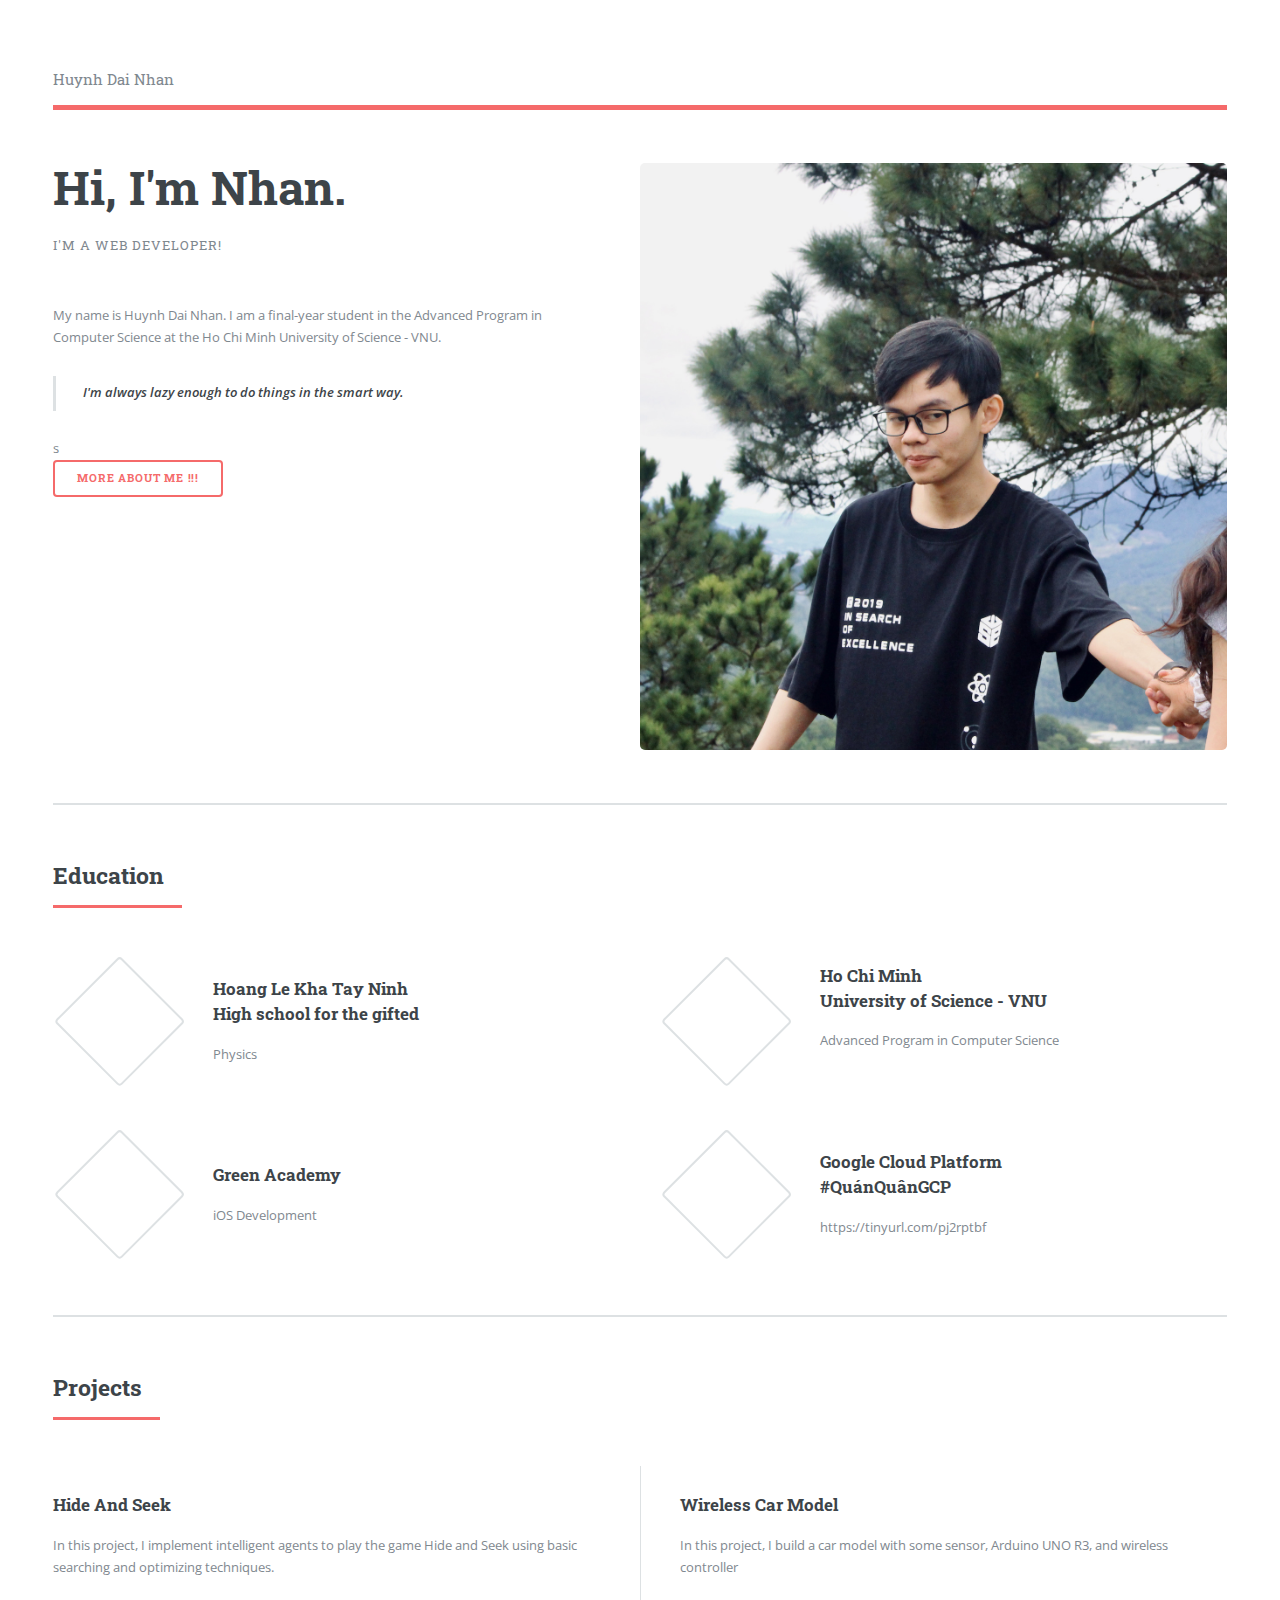
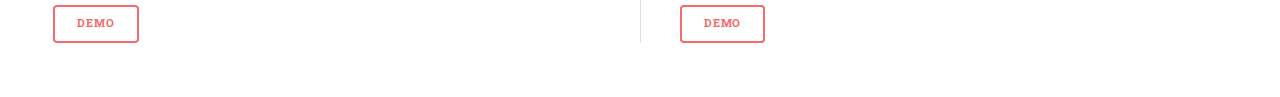
==== index.html @ fb6bbc60 "update avatar" ====
<!DOCTYPE HTML>
<html>

<head>
	<title>Huynh Dai Nhan</title>
	<meta charset="utf-8" />
	<meta name="viewport" content="width=device-width, initial-scale=1, user-scalable=no" />
	<link rel="stylesheet" href="assets/css/main.css" />
	<link rel="icon" href="images/avatar.jpeg">
</head>

<body class="is-preload">

	<!-- Wrapper -->
	<div id="wrapper">

		<!-- Main -->
		<div id="main">
			<div class="inner">

				<!-- Header -->
				<header id="header">
					<a href="#" class="logo">Huynh Dai Nhan</a>
					<ul class="icons">
						<li><a href="https://www.facebook.com/nhan.huynhdai" class="icon brands fa-facebook-f"><span
									class="label">Facebook</span></a></li>
						<li><a href="https://github.com/huynhdainhan" class="icon brands fa-github"><span
									class="label">GitHub</span></a></li>
						<li><a href="https://www.instagram.com/nhan.huynhdai/" class="icon brands fa-instagram"><span
									class="label">Instagram</span></a></li>
						<li><a href="" class="icon brands fa-skype"><span class="label">Skype</span></a></li>
						<li><a href="https://www.linkedin.com/in/nhan-huynhdai/" class="icon brands fa-linkedin"><span
									class="label">Linkedin</span></a></li>
						<li><a href="mailto: huynhdainhan242@gmail.com" class="icon solid fa-envelope"><span
									class="label">Linkedin</span></a></li>

					</ul>
				</header>

				<!-- Banner -->
				<section id="banner">
					<div class="content">
						<header>
							<h1>Hi, I'm Nhan.</h1>
							<p>I'm a Web Developer!</p>
						</header>

						<p>
							<br />My name is Huynh Dai Nhan. I am a final-year student in the Advanced Program in
							Computer Science at
							the Ho Chi Minh University of Science - VNU.
						</p>
						<blockquote><strong>I'm always lazy enough to do things in the smart way.</strong></blockquote>s
						<ul class="actions">
							<li><a href="#education" class="button big">More about me !!!</a></li>
						</ul>
					</div>
					<span class="image object">
						<img src="images/avatar2.jpeg" alt="" />
					</span>
				</section>

				<!-- Section -->
				<section>
					<header id="education" class="major">
						<h2>Education</h2>
					</header>
					<div class="features">
						<article>
							<span class="icon solid fa-graduation-cap"></span>
							<div class="content">
								<h3>Hoang Le Kha Tay Ninh<br />High school for the gifted</h3>
								<p>Physics</p>
							</div>
						</article>
						<article>
							<span class="icon solid fa-graduation-cap"></span>
							<div class="content">
								<h3>Ho Chi Minh<br />University of Science - VNU</h3>
								<p>Advanced Program in Computer Science</p>
								<p></p>
							</div>
						</article>
						<article>
							<span class="icon solid fa-graduation-cap"></span>
							<div class="content">
								<h3>Green Academy</h3>
								<p>iOS Development</p>
							</div>
						</article>
						<article>
							<span class="icon solid fa-graduation-cap"></span>
							<div class="content">
								<h3>Google Cloud Platform<br />#QuánQuânGCP</h3>
								<p>https://tinyurl.com/pj2rptbf</p>
							</div>
						</article>
					</div>
				</section>

				<!-- Section -->
				<section>
					<header class="major">
						<h2>Projects</h2>
					</header>
					<div class="posts">
						<article>
							<a href="https://github.com/huynhdainhan/hide-and-seek-ai-project" class="image"><img
									src="images/hideAndSeek.png" alt="" /></a>
							<h3>Hide And Seek</h3>
							<p>In this project, I implement intelligent agents to play the game Hide and Seek using
								basic searching and optimizing techniques.</p>
							<ul class="actions">
								<li><a href="https://youtu.be/wa98_qdeFro" class="button">Demo</a></li>
							</ul>
						</article>
						<article>
							<a href="https://github.com/huynhdainhan/wireless-car" class="image"><img
									src="images/carDemo.jpg" alt="" /></a>
							<h3>Wireless Car Model</h3>
							<p>In this project, I build a car model with some sensor, Arduino UNO R3, and wireless
								controller</p>
							<ul class="actions">
								<li><a href="" class="button">Demo</a></li>
							</ul>
						</article>
					</div>
				</section>

			</div>
		</div>

		<!-- Sidebar -->
		<div id="sidebar">
			<div class="inner">
				<!-- Menu -->
				<nav id="menu">
					<header class="major">
						<h2>Menu</h2>
					</header>
					<ul>
						<li><a>Homepage</a></li>
						<li><a href="elements.html">Elements</a></li>
						<li><a href="portfolio.html">Portfolio</a></li>
						<li><a href="cv.html">CV</a></li>
						<li><a href="resume.html">Resume</a></li>
						<li><a href="about.html">About</a></li>
						<li>
							<span class="opener">Blog</span>
							<ul>
								<li><a href="#">Front-end</a></li>
								<li><a href="#">Back-end</a></li>
							</ul>
						</li>
					</ul>
				</nav>

				<!-- Section -->
				<section>
					<header class="major">
						<h2>Get in touch</h2>
					</header>
					<ul class="contact">
						<li class="icon solid fa-envelope"><a
								href="mailto: someone@example.com">huynhdainhan242@gmail.com</a></li>
						<li class="icon brands fa-linkedin"><a href="https://linkedin.com/in/nhan-huynhdai">Huỳnh Đại
								Nhân</a></li>
						<li class="icon brands fa-facebook-f"><a href="https://www.facebook.com/nhan.huynhdai">Huỳnh Đại
								Nhân </a>
						</li>
						<li class="icon brands fa-skype">skype</li>
						<li class="icon solid fa-phone">(+84) 933-031-349</li>
						<li class="icon solid fa-home">Ho Chi Minh city, Viet Nam</li>
					</ul>
				</section>

				<!-- Footer -->
				<footer id="footer">
					<p class="copyright">&copy; No copyright<br />Reference from html5up.net</p>
				</footer>

			</div>
		</div>

	</div>

	<!-- Scripts -->
	<script src="assets/js/jquery.min.js"></script>
	<script src="assets/js/browser.min.js"></script>
	<script src="assets/js/breakpoints.min.js"></script>
	<script src="assets/js/util.js"></script>
	<script src="assets/js/main.js"></script>
	<script>
		document.querySelectorAll('a[href^="#"]').forEach(anchor => {
			anchor.addEventListener('click', function (e) {
				e.preventDefault();

				document.querySelector(this.getAttribute('href')).scrollIntoView({
					behavior: 'smooth'
				});
			});
		});
	</script>

</body>

</html>
---- assets/css/main.css ----
@import url(fontawesome-all.min.css);
@import url("https://fonts.googleapis.com/css?family=Open+Sans:400,600,400italic,600italic|Roboto+Slab:400,700");

html, body, div, span, applet, object,
iframe, h1, h2, h3, h4, h5, h6, p, blockquote,
pre, a, abbr, acronym, address, big, cite,
code, del, dfn, em, img, ins, kbd, q, s, samp,
small, strike, strong, sub, sup, tt, var, b,
u, i, center, dl, dt, dd, ol, ul, li, fieldset,
form, label, legend, table, caption, tbody,
tfoot, thead, tr, th, td, article, aside,
canvas, details, embed, figure, figcaption,
footer, header, hgroup, menu, nav, output, ruby,
section, summary, time, mark, audio, video {
  margin: 0;
  padding: 0;
  border: 0;
  font-size: 100%;
  font: inherit;
  vertical-align: baseline; }

article, aside, details, figcaption, figure,
footer, header, hgroup, menu, nav, section {
  display: block; }

body {
  line-height: 1; }

ol, ul {
  list-style: none; }

blockquote, q {
  quotes: none; }
  blockquote:before, blockquote:after, q:before, q:after {
    content: '';
    content: none; }

table {
  border-collapse: collapse;
  border-spacing: 0; }

body {
  -webkit-text-size-adjust: none; }

mark {
  background-color: transparent;
  color: inherit; }

input::-moz-focus-inner {
  border: 0;
  padding: 0; }

input, select, textarea {
  -moz-appearance: none;
  -webkit-appearance: none;
  -ms-appearance: none;
  appearance: none; }

/* Basic */
@-ms-viewport {
  width: device-width; }

body {
  -ms-overflow-style: scrollbar; }

@media screen and (max-width: 480px) {
  html, body {
    min-width: 320px; } }

html {
  box-sizing: border-box; }

*, *:before, *:after {
  box-sizing: inherit; }

body {
  background: #ffffff; }
  body.is-preload *, body.is-preload *:before, body.is-preload *:after, body.is-resizing *, body.is-resizing *:before, body.is-resizing *:after {
    -moz-animation: none !important;
    -webkit-animation: none !important;
    -ms-animation: none !important;
    animation: none !important;
    -moz-transition: none !important;
    -webkit-transition: none !important;
    -ms-transition: none !important;
    transition: none !important; }

/* Type */
body, input, select, textarea {
  color: #7f888f;
  font-family: "Open Sans", sans-serif;
  font-size: 13pt;
  font-weight: 400;
  line-height: 1.65; }
  @media screen and (max-width: 1680px) {
    body, input, select, textarea {
      font-size: 11pt; } }
  @media screen and (max-width: 1280px) {
    body, input, select, textarea {
      font-size: 10pt; } }
  @media screen and (max-width: 360px) {
    body, input, select, textarea {
      font-size: 9pt; } }

a {
  -moz-transition: color 0.2s ease-in-out, border-bottom-color 0.2s ease-in-out;
  -webkit-transition: color 0.2s ease-in-out, border-bottom-color 0.2s ease-in-out;
  -ms-transition: color 0.2s ease-in-out, border-bottom-color 0.2s ease-in-out;
  transition: color 0.2s ease-in-out, border-bottom-color 0.2s ease-in-out;
  border-bottom: dotted 1px;
  color: #f56a6a;
  text-decoration: none; }
  a:hover {
    border-bottom-color: #f56a6a;
    color: #f56a6a !important; }
    a:hover strong {
      color: inherit; }

strong, b {
  color: #3d4449;
  font-weight: 600; }

em, i {
  font-style: italic; }

p {
  margin: 0 0 2em 0; }

h1, h2, h3, h4, h5, h6 {
  color: #3d4449;
  font-family: "Roboto Slab", serif;
  font-weight: 700;
  line-height: 1.5;
  margin: 0 0 1em 0; }
  h1 a, h2 a, h3 a, h4 a, h5 a, h6 a {
    color: inherit;
    text-decoration: none;
    border-bottom: 0; }

h1 {
  font-size: 4em;
  margin: 0 0 0.5em 0;
  line-height: 1.3; }

h2 {
  font-size: 1.75em; }

h3 {
  font-size: 1.25em; }

h4 {
  font-size: 1.1em; }

h5 {
  font-size: 0.9em; }

h6 {
  font-size: 0.7em; }

@media screen and (max-width: 1680px) {
  h1 {
    font-size: 3.5em; } }

@media screen and (max-width: 980px) {
  h1 {
    font-size: 3.25em; } }

@media screen and (max-width: 736px) {
  h1 {
    font-size: 2em;
    line-height: 1.4; }
  h2 {
    font-size: 1.5em; } }

sub {
  font-size: 0.8em;
  position: relative;
  top: 0.5em; }

sup {
  font-size: 0.8em;
  position: relative;
  top: -0.5em; }

blockquote {
  border-left: solid 3px rgba(210, 215, 217, 0.75);
  font-style: italic;
  margin: 0 0 2em 0;
  padding: 0.5em 0 0.5em 2em; }

code {
  background: rgba(230, 235, 237, 0.25);
  border-radius: 0.375em;
  border: solid 1px rgba(210, 215, 217, 0.75);
  font-family: "Courier New", monospace;
  font-size: 0.9em;
  margin: 0 0.25em;
  padding: 0.25em 0.65em; }

pre {
  -webkit-overflow-scrolling: touch;
  font-family: "Courier New", monospace;
  font-size: 0.9em;
  margin: 0 0 2em 0; }
  pre code {
    display: block;
    line-height: 1.75;
    padding: 1em 1.5em;
    overflow-x: auto; }

hr {
  border: 0;
  border-bottom: solid 1px rgba(210, 215, 217, 0.75);
  margin: 2em 0; }
  hr.major {
    margin: 3em 0; }

.align-left {
  text-align: left; }

.align-center {
  text-align: center; }

.align-right {
  text-align: right; }

/* Row */
.row {
  display: flex;
  flex-wrap: wrap;
  box-sizing: border-box;
  align-items: stretch; }
  .row > * {
    box-sizing: border-box; }
  .row.gtr-uniform > * > :last-child {
    margin-bottom: 0; }
  .row.aln-left {
    justify-content: flex-start; }
  .row.aln-center {
    justify-content: center; }
  .row.aln-right {
    justify-content: flex-end; }
  .row.aln-top {
    align-items: flex-start; }
  .row.aln-middle {
    align-items: center; }
  .row.aln-bottom {
    align-items: flex-end; }
  .row > .imp {
    order: -1; }
  .row > .col-1 {
    width: 8.33333%; }
  .row > .off-1 {
    margin-left: 8.33333%; }
  .row > .col-2 {
    width: 16.66667%; }
  .row > .off-2 {
    margin-left: 16.66667%; }
  .row > .col-3 {
    width: 25%; }
  .row > .off-3 {
    margin-left: 25%; }
  .row > .col-4 {
    width: 33.33333%; }
  .row > .off-4 {
    margin-left: 33.33333%; }
  .row > .col-5 {
    width: 41.66667%; }
  .row > .off-5 {
    margin-left: 41.66667%; }
  .row > .col-6 {
    width: 50%; }
  .row > .off-6 {
    margin-left: 50%; }
  .row > .col-7 {
    width: 58.33333%; }
  .row > .off-7 {
    margin-left: 58.33333%; }
  .row > .col-8 {
    width: 66.66667%; }
  .row > .off-8 {
    margin-left: 66.66667%; }
  .row > .col-9 {
    width: 75%; }
  .row > .off-9 {
    margin-left: 75%; }
  .row > .col-10 {
    width: 83.33333%; }
  .row > .off-10 {
    margin-left: 83.33333%; }
  .row > .col-11 {
    width: 91.66667%; }
  .row > .off-11 {
    margin-left: 91.66667%; }
  .row > .col-12 {
    width: 100%; }
  .row > .off-12 {
    margin-left: 100%; }
  .row.gtr-0 {
    margin-top: 0;
    margin-left: 0em; }
    .row.gtr-0 > * {
      padding: 0 0 0 0em; }
    .row.gtr-0.gtr-uniform {
      margin-top: 0em; }
      .row.gtr-0.gtr-uniform > * {
        padding-top: 0em; }
  .row.gtr-25 {
    margin-top: 0;
    margin-left: -0.375em; }
    .row.gtr-25 > * {
      padding: 0 0 0 0.375em; }
    .row.gtr-25.gtr-uniform {
      margin-top: -0.375em; }
      .row.gtr-25.gtr-uniform > * {
        padding-top: 0.375em; }
  .row.gtr-50 {
    margin-top: 0;
    margin-left: -0.75em; }
    .row.gtr-50 > * {
      padding: 0 0 0 0.75em; }
    .row.gtr-50.gtr-uniform {
      margin-top: -0.75em; }
      .row.gtr-50.gtr-uniform > * {
        padding-top: 0.75em; }
  .row {
    margin-top: 0;
    margin-left: -1.5em; }
    .row > * {
      padding: 0 0 0 1.5em; }
    .row.gtr-uniform {
      margin-top: -1.5em; }
      .row.gtr-uniform > * {
        padding-top: 1.5em; }
  .row.gtr-150 {
    margin-top: 0;
    margin-left: -2.25em; }
    .row.gtr-150 > * {
      padding: 0 0 0 2.25em; }
    .row.gtr-150.gtr-uniform {
      margin-top: -2.25em; }
      .row.gtr-150.gtr-uniform > * {
        padding-top: 2.25em; }
  .row.gtr-200 {
    margin-top: 0;
    margin-left: -3em; }
    .row.gtr-200 > * {
      padding: 0 0 0 3em; }
    .row.gtr-200.gtr-uniform {
      margin-top: -3em; }
      .row.gtr-200.gtr-uniform > * {
        padding-top: 3em; }
  @media screen and (max-width: 1680px) {
    .row {
      display: flex;
      flex-wrap: wrap;
      box-sizing: border-box;
      align-items: stretch; }
      .row > * {
        box-sizing: border-box; }
      .row.gtr-uniform > * > :last-child {
        margin-bottom: 0; }
      .row.aln-left {
        justify-content: flex-start; }
      .row.aln-center {
        justify-content: center; }
      .row.aln-right {
        justify-content: flex-end; }
      .row.aln-top {
        align-items: flex-start; }
      .row.aln-middle {
        align-items: center; }
      .row.aln-bottom {
        align-items: flex-end; }
      .row > .imp-xlarge {
        order: -1; }
      .row > .col-1-xlarge {
        width: 8.33333%; }
      .row > .off-1-xlarge {
        margin-left: 8.33333%; }
      .row > .col-2-xlarge {
        width: 16.66667%; }
      .row > .off-2-xlarge {
        margin-left: 16.66667%; }
      .row > .col-3-xlarge {
        width: 25%; }
      .row > .off-3-xlarge {
        margin-left: 25%; }
      .row > .col-4-xlarge {
        width: 33.33333%; }
      .row > .off-4-xlarge {
        margin-left: 33.33333%; }
      .row > .col-5-xlarge {
        width: 41.66667%; }
      .row > .off-5-xlarge {
        margin-left: 41.66667%; }
      .row > .col-6-xlarge {
        width: 50%; }
      .row > .off-6-xlarge {
        margin-left: 50%; }
      .row > .col-7-xlarge {
        width: 58.33333%; }
      .row > .off-7-xlarge {
        margin-left: 58.33333%; }
      .row > .col-8-xlarge {
        width: 66.66667%; }
      .row > .off-8-xlarge {
        margin-left: 66.66667%; }
      .row > .col-9-xlarge {
        width: 75%; }
      .row > .off-9-xlarge {
        margin-left: 75%; }
      .row > .col-10-xlarge {
        width: 83.33333%; }
      .row > .off-10-xlarge {
        margin-left: 83.33333%; }
      .row > .col-11-xlarge {
        width: 91.66667%; }
      .row > .off-11-xlarge {
        margin-left: 91.66667%; }
      .row > .col-12-xlarge {
        width: 100%; }
      .row > .off-12-xlarge {
        margin-left: 100%; }
      .row.gtr-0 {
        margin-top: 0;
        margin-left: 0em; }
        .row.gtr-0 > * {
          padding: 0 0 0 0em; }
        .row.gtr-0.gtr-uniform {
          margin-top: 0em; }
          .row.gtr-0.gtr-uniform > * {
            padding-top: 0em; }
      .row.gtr-25 {
        margin-top: 0;
        margin-left: -0.375em; }
        .row.gtr-25 > * {
          padding: 0 0 0 0.375em; }
        .row.gtr-25.gtr-uniform {
          margin-top: -0.375em; }
          .row.gtr-25.gtr-uniform > * {
            padding-top: 0.375em; }
      .row.gtr-50 {
        margin-top: 0;
        margin-left: -0.75em; }
        .row.gtr-50 > * {
          padding: 0 0 0 0.75em; }
        .row.gtr-50.gtr-uniform {
          margin-top: -0.75em; }
          .row.gtr-50.gtr-uniform > * {
            padding-top: 0.75em; }
      .row {
        margin-top: 0;
        margin-left: -1.5em; }
        .row > * {
          padding: 0 0 0 1.5em; }
        .row.gtr-uniform {
          margin-top: -1.5em; }
          .row.gtr-uniform > * {
            padding-top: 1.5em; }
      .row.gtr-150 {
        margin-top: 0;
        margin-left: -2.25em; }
        .row.gtr-150 > * {
          padding: 0 0 0 2.25em; }
        .row.gtr-150.gtr-uniform {
          margin-top: -2.25em; }
          .row.gtr-150.gtr-uniform > * {
            padding-top: 2.25em; }
      .row.gtr-200 {
        margin-top: 0;
        margin-left: -3em; }
        .row.gtr-200 > * {
          padding: 0 0 0 3em; }
        .row.gtr-200.gtr-uniform {
          margin-top: -3em; }
          .row.gtr-200.gtr-uniform > * {
            padding-top: 3em; } }
  @media screen and (max-width: 1280px) {
    .row {
      display: flex;
      flex-wrap: wrap;
      box-sizing: border-box;
      align-items: stretch; }
      .row > * {
        box-sizing: border-box; }
      .row.gtr-uniform > * > :last-child {
        margin-bottom: 0; }
      .row.aln-left {
        justify-content: flex-start; }
      .row.aln-center {
        justify-content: center; }
      .row.aln-right {
        justify-content: flex-end; }
      .row.aln-top {
        align-items: flex-start; }
      .row.aln-middle {
        align-items: center; }
      .row.aln-bottom {
        align-items: flex-end; }
      .row > .imp-large {
        order: -1; }
      .row > .col-1-large {
        width: 8.33333%; }
      .row > .off-1-large {
        margin-left: 8.33333%; }
      .row > .col-2-large {
        width: 16.66667%; }
      .row > .off-2-large {
        margin-left: 16.66667%; }
      .row > .col-3-large {
        width: 25%; }
      .row > .off-3-large {
        margin-left: 25%; }
      .row > .col-4-large {
        width: 33.33333%; }
      .row > .off-4-large {
        margin-left: 33.33333%; }
      .row > .col-5-large {
        width: 41.66667%; }
      .row > .off-5-large {
        margin-left: 41.66667%; }
      .row > .col-6-large {
        width: 50%; }
      .row > .off-6-large {
        margin-left: 50%; }
      .row > .col-7-large {
        width: 58.33333%; }
      .row > .off-7-large {
        margin-left: 58.33333%; }
      .row > .col-8-large {
        width: 66.66667%; }
      .row > .off-8-large {
        margin-left: 66.66667%; }
      .row > .col-9-large {
        width: 75%; }
      .row > .off-9-large {
        margin-left: 75%; }
      .row > .col-10-large {
        width: 83.33333%; }
      .row > .off-10-large {
        margin-left: 83.33333%; }
      .row > .col-11-large {
        width: 91.66667%; }
      .row > .off-11-large {
        margin-left: 91.66667%; }
      .row > .col-12-large {
        width: 100%; }
      .row > .off-12-large {
        margin-left: 100%; }
      .row.gtr-0 {
        margin-top: 0;
        margin-left: 0em; }
        .row.gtr-0 > * {
          padding: 0 0 0 0em; }
        .row.gtr-0.gtr-uniform {
          margin-top: 0em; }
          .row.gtr-0.gtr-uniform > * {
            padding-top: 0em; }
      .row.gtr-25 {
        margin-top: 0;
        margin-left: -0.375em; }
        .row.gtr-25 > * {
          padding: 0 0 0 0.375em; }
        .row.gtr-25.gtr-uniform {
          margin-top: -0.375em; }
          .row.gtr-25.gtr-uniform > * {
            padding-top: 0.375em; }
      .row.gtr-50 {
        margin-top: 0;
        margin-left: -0.75em; }
        .row.gtr-50 > * {
          padding: 0 0 0 0.75em; }
        .row.gtr-50.gtr-uniform {
          margin-top: -0.75em; }
          .row.gtr-50.gtr-uniform > * {
            padding-top: 0.75em; }
      .row {
        margin-top: 0;
        margin-left: -1.5em; }
        .row > * {
          padding: 0 0 0 1.5em; }
        .row.gtr-uniform {
          margin-top: -1.5em; }
          .row.gtr-uniform > * {
            padding-top: 1.5em; }
      .row.gtr-150 {
        margin-top: 0;
        margin-left: -2.25em; }
        .row.gtr-150 > * {
          padding: 0 0 0 2.25em; }
        .row.gtr-150.gtr-uniform {
          margin-top: -2.25em; }
          .row.gtr-150.gtr-uniform > * {
            padding-top: 2.25em; }
      .row.gtr-200 {
        margin-top: 0;
        margin-left: -3em; }
        .row.gtr-200 > * {
          padding: 0 0 0 3em; }
        .row.gtr-200.gtr-uniform {
          margin-top: -3em; }
          .row.gtr-200.gtr-uniform > * {
            padding-top: 3em; } }
  @media screen and (max-width: 980px) {
    .row {
      display: flex;
      flex-wrap: wrap;
      box-sizing: border-box;
      align-items: stretch; }
      .row > * {
        box-sizing: border-box; }
      .row.gtr-uniform > * > :last-child {
        margin-bottom: 0; }
      .row.aln-left {
        justify-content: flex-start; }
      .row.aln-center {
        justify-content: center; }
      .row.aln-right {
        justify-content: flex-end; }
      .row.aln-top {
        align-items: flex-start; }
      .row.aln-middle {
        align-items: center; }
      .row.aln-bottom {
        align-items: flex-end; }
      .row > .imp-medium {
        order: -1; }
      .row > .col-1-medium {
        width: 8.33333%; }
      .row > .off-1-medium {
        margin-left: 8.33333%; }
      .row > .col-2-medium {
        width: 16.66667%; }
      .row > .off-2-medium {
        margin-left: 16.66667%; }
      .row > .col-3-medium {
        width: 25%; }
      .row > .off-3-medium {
        margin-left: 25%; }
      .row > .col-4-medium {
        width: 33.33333%; }
      .row > .off-4-medium {
        margin-left: 33.33333%; }
      .row > .col-5-medium {
        width: 41.66667%; }
      .row > .off-5-medium {
        margin-left: 41.66667%; }
      .row > .col-6-medium {
        width: 50%; }
      .row > .off-6-medium {
        margin-left: 50%; }
      .row > .col-7-medium {
        width: 58.33333%; }
      .row > .off-7-medium {
        margin-left: 58.33333%; }
      .row > .col-8-medium {
        width: 66.66667%; }
      .row > .off-8-medium {
        margin-left: 66.66667%; }
      .row > .col-9-medium {
        width: 75%; }
      .row > .off-9-medium {
        margin-left: 75%; }
      .row > .col-10-medium {
        width: 83.33333%; }
      .row > .off-10-medium {
        margin-left: 83.33333%; }
      .row > .col-11-medium {
        width: 91.66667%; }
      .row > .off-11-medium {
        margin-left: 91.66667%; }
      .row > .col-12-medium {
        width: 100%; }
      .row > .off-12-medium {
        margin-left: 100%; }
      .row.gtr-0 {
        margin-top: 0;
        margin-left: 0em; }
        .row.gtr-0 > * {
          padding: 0 0 0 0em; }
        .row.gtr-0.gtr-uniform {
          margin-top: 0em; }
          .row.gtr-0.gtr-uniform > * {
            padding-top: 0em; }
      .row.gtr-25 {
        margin-top: 0;
        margin-left: -0.375em; }
        .row.gtr-25 > * {
          padding: 0 0 0 0.375em; }
        .row.gtr-25.gtr-uniform {
          margin-top: -0.375em; }
          .row.gtr-25.gtr-uniform > * {
            padding-top: 0.375em; }
      .row.gtr-50 {
        margin-top: 0;
        margin-left: -0.75em; }
        .row.gtr-50 > * {
          padding: 0 0 0 0.75em; }
        .row.gtr-50.gtr-uniform {
          margin-top: -0.75em; }
          .row.gtr-50.gtr-uniform > * {
            padding-top: 0.75em; }
      .row {
        margin-top: 0;
        margin-left: -1.5em; }
        .row > * {
          padding: 0 0 0 1.5em; }
        .row.gtr-uniform {
          margin-top: -1.5em; }
          .row.gtr-uniform > * {
            padding-top: 1.5em; }
      .row.gtr-150 {
        margin-top: 0;
        margin-left: -2.25em; }
        .row.gtr-150 > * {
          padding: 0 0 0 2.25em; }
        .row.gtr-150.gtr-uniform {
          margin-top: -2.25em; }
          .row.gtr-150.gtr-uniform > * {
            padding-top: 2.25em; }
      .row.gtr-200 {
        margin-top: 0;
        margin-left: -3em; }
        .row.gtr-200 > * {
          padding: 0 0 0 3em; }
        .row.gtr-200.gtr-uniform {
          margin-top: -3em; }
          .row.gtr-200.gtr-uniform > * {
            padding-top: 3em; } }
  @media screen and (max-width: 736px) {
    .row {
      display: flex;
      flex-wrap: wrap;
      box-sizing: border-box;
      align-items: stretch; }
      .row > * {
        box-sizing: border-box; }
      .row.gtr-uniform > * > :last-child {
        margin-bottom: 0; }
      .row.aln-left {
        justify-content: flex-start; }
      .row.aln-center {
        justify-content: center; }
      .row.aln-right {
        justify-content: flex-end; }
      .row.aln-top {
        align-items: flex-start; }
      .row.aln-middle {
        align-items: center; }
      .row.aln-bottom {
        align-items: flex-end; }
      .row > .imp-small {
        order: -1; }
      .row > .col-1-small {
        width: 8.33333%; }
      .row > .off-1-small {
        margin-left: 8.33333%; }
      .row > .col-2-small {
        width: 16.66667%; }
      .row > .off-2-small {
        margin-left: 16.66667%; }
      .row > .col-3-small {
        width: 25%; }
      .row > .off-3-small {
        margin-left: 25%; }
      .row > .col-4-small {
        width: 33.33333%; }
      .row > .off-4-small {
        margin-left: 33.33333%; }
      .row > .col-5-small {
        width: 41.66667%; }
      .row > .off-5-small {
        margin-left: 41.66667%; }
      .row > .col-6-small {
        width: 50%; }
      .row > .off-6-small {
        margin-left: 50%; }
      .row > .col-7-small {
        width: 58.33333%; }
      .row > .off-7-small {
        margin-left: 58.33333%; }
      .row > .col-8-small {
        width: 66.66667%; }
      .row > .off-8-small {
        margin-left: 66.66667%; }
      .row > .col-9-small {
        width: 75%; }
      .row > .off-9-small {
        margin-left: 75%; }
      .row > .col-10-small {
        width: 83.33333%; }
      .row > .off-10-small {
        margin-left: 83.33333%; }
      .row > .col-11-small {
        width: 91.66667%; }
      .row > .off-11-small {
        margin-left: 91.66667%; }
      .row > .col-12-small {
        width: 100%; }
      .row > .off-12-small {
        margin-left: 100%; }
      .row.gtr-0 {
        margin-top: 0;
        margin-left: 0em; }
        .row.gtr-0 > * {
          padding: 0 0 0 0em; }
        .row.gtr-0.gtr-uniform {
          margin-top: 0em; }
          .row.gtr-0.gtr-uniform > * {
            padding-top: 0em; }
      .row.gtr-25 {
        margin-top: 0;
        margin-left: -0.375em; }
        .row.gtr-25 > * {
          padding: 0 0 0 0.375em; }
        .row.gtr-25.gtr-uniform {
          margin-top: -0.375em; }
          .row.gtr-25.gtr-uniform > * {
            padding-top: 0.375em; }
      .row.gtr-50 {
        margin-top: 0;
        margin-left: -0.75em; }
        .row.gtr-50 > * {
          padding: 0 0 0 0.75em; }
        .row.gtr-50.gtr-uniform {
          margin-top: -0.75em; }
          .row.gtr-50.gtr-uniform > * {
            padding-top: 0.75em; }
      .row {
        margin-top: 0;
        margin-left: -1.5em; }
        .row > * {
          padding: 0 0 0 1.5em; }
        .row.gtr-uniform {
          margin-top: -1.5em; }
          .row.gtr-uniform > * {
            padding-top: 1.5em; }
      .row.gtr-150 {
        margin-top: 0;
        margin-left: -2.25em; }
        .row.gtr-150 > * {
          padding: 0 0 0 2.25em; }
        .row.gtr-150.gtr-uniform {
          margin-top: -2.25em; }
          .row.gtr-150.gtr-uniform > * {
            padding-top: 2.25em; }
      .row.gtr-200 {
        margin-top: 0;
        margin-left: -3em; }
        .row.gtr-200 > * {
          padding: 0 0 0 3em; }
        .row.gtr-200.gtr-uniform {
          margin-top: -3em; }
          .row.gtr-200.gtr-uniform > * {
            padding-top: 3em; } }
  @media screen and (max-width: 480px) {
    .row {
      display: flex;
      flex-wrap: wrap;
      box-sizing: border-box;
      align-items: stretch; }
      .row > * {
        box-sizing: border-box; }
      .row.gtr-uniform > * > :last-child {
        margin-bottom: 0; }
      .row.aln-left {
        justify-content: flex-start; }
      .row.aln-center {
        justify-content: center; }
      .row.aln-right {
        justify-content: flex-end; }
      .row.aln-top {
        align-items: flex-start; }
      .row.aln-middle {
        align-items: center; }
      .row.aln-bottom {
        align-items: flex-end; }
      .row > .imp-xsmall {
        order: -1; }
      .row > .col-1-xsmall {
        width: 8.33333%; }
      .row > .off-1-xsmall {
        margin-left: 8.33333%; }
      .row > .col-2-xsmall {
        width: 16.66667%; }
      .row > .off-2-xsmall {
        margin-left: 16.66667%; }
      .row > .col-3-xsmall {
        width: 25%; }
      .row > .off-3-xsmall {
        margin-left: 25%; }
      .row > .col-4-xsmall {
        width: 33.33333%; }
      .row > .off-4-xsmall {
        margin-left: 33.33333%; }
      .row > .col-5-xsmall {
        width: 41.66667%; }
      .row > .off-5-xsmall {
        margin-left: 41.66667%; }
      .row > .col-6-xsmall {
        width: 50%; }
      .row > .off-6-xsmall {
        margin-left: 50%; }
      .row > .col-7-xsmall {
        width: 58.33333%; }
      .row > .off-7-xsmall {
        margin-left: 58.33333%; }
      .row > .col-8-xsmall {
        width: 66.66667%; }
      .row > .off-8-xsmall {
        margin-left: 66.66667%; }
      .row > .col-9-xsmall {
        width: 75%; }
      .row > .off-9-xsmall {
        margin-left: 75%; }
      .row > .col-10-xsmall {
        width: 83.33333%; }
      .row > .off-10-xsmall {
        margin-left: 83.33333%; }
      .row > .col-11-xsmall {
        width: 91.66667%; }
      .row > .off-11-xsmall {
        margin-left: 91.66667%; }
      .row > .col-12-xsmall {
        width: 100%; }
      .row > .off-12-xsmall {
        margin-left: 100%; }
      .row.gtr-0 {
        margin-top: 0;
        margin-left: 0em; }
        .row.gtr-0 > * {
          padding: 0 0 0 0em; }
        .row.gtr-0.gtr-uniform {
          margin-top: 0em; }
          .row.gtr-0.gtr-uniform > * {
            padding-top: 0em; }
      .row.gtr-25 {
        margin-top: 0;
        margin-left: -0.375em; }
        .row.gtr-25 > * {
          padding: 0 0 0 0.375em; }
        .row.gtr-25.gtr-uniform {
          margin-top: -0.375em; }
          .row.gtr-25.gtr-uniform > * {
            padding-top: 0.375em; }
      .row.gtr-50 {
        margin-top: 0;
        margin-left: -0.75em; }
        .row.gtr-50 > * {
          padding: 0 0 0 0.75em; }
        .row.gtr-50.gtr-uniform {
          margin-top: -0.75em; }
          .row.gtr-50.gtr-uniform > * {
            padding-top: 0.75em; }
      .row {
        margin-top: 0;
        margin-left: -1.5em; }
        .row > * {
          padding: 0 0 0 1.5em; }
        .row.gtr-uniform {
          margin-top: -1.5em; }
          .row.gtr-uniform > * {
            padding-top: 1.5em; }
      .row.gtr-150 {
        margin-top: 0;
        margin-left: -2.25em; }
        .row.gtr-150 > * {
          padding: 0 0 0 2.25em; }
        .row.gtr-150.gtr-uniform {
          margin-top: -2.25em; }
          .row.gtr-150.gtr-uniform > * {
            padding-top: 2.25em; }
      .row.gtr-200 {
        margin-top: 0;
        margin-left: -3em; }
        .row.gtr-200 > * {
          padding: 0 0 0 3em; }
        .row.gtr-200.gtr-uniform {
          margin-top: -3em; }
          .row.gtr-200.gtr-uniform > * {
            padding-top: 3em; } }

/* Section/Article */
section.special, article.special {
  text-align: center; }

header p {
  font-family: "Roboto Slab", serif;
  font-size: 1em;
  font-weight: 400;
  letter-spacing: 0.075em;
  margin-top: -0.5em;
  text-transform: uppercase; }

header.major > :last-child {
  border-bottom: solid 3px #f56a6a;
  display: inline-block;
  margin: 0 0 2em 0;
  padding: 0 0.75em 0.5em 0; }

header.main > :last-child {
  margin: 0 0 1em 0; }

/* Form */
form {
  margin: 0 0 2em 0; }

label {
  color: #3d4449;
  display: block;
  font-size: 0.9em;
  font-weight: 600;
  margin: 0 0 1em 0; }

input[type="text"],
input[type="password"],
input[type="email"],
input[type="tel"],
input[type="search"],
input[type="url"],
select,
textarea {
  -moz-appearance: none;
  -webkit-appearance: none;
  -ms-appearance: none;
  appearance: none;
  background: #ffffff;
  border-radius: 0.375em;
  border: none;
  border: solid 1px rgba(210, 215, 217, 0.75);
  color: inherit;
  display: block;
  outline: 0;
  padding: 0 1em;
  text-decoration: none;
  width: 100%; }
  input[type="text"]:invalid,
  input[type="password"]:invalid,
  input[type="email"]:invalid,
  input[type="tel"]:invalid,
  input[type="search"]:invalid,
  input[type="url"]:invalid,
  select:invalid,
  textarea:invalid {
    box-shadow: none; }
  input[type="text"]:focus,
  input[type="password"]:focus,
  input[type="email"]:focus,
  input[type="tel"]:focus,
  input[type="search"]:focus,
  input[type="url"]:focus,
  select:focus,
  textarea:focus {
    border-color: #f56a6a;
    box-shadow: 0 0 0 1px #f56a6a; }

select {
  background-image: url("data:image/svg+xml;charset=utf8,%3Csvg xmlns='http://www.w3.org/2000/svg' width='40' height='40' preserveAspectRatio='none' viewBox='0 0 40 40'%3E%3Cpath d='M9.4,12.3l10.4,10.4l10.4-10.4c0.2-0.2,0.5-0.4,0.9-0.4c0.3,0,0.6,0.1,0.9,0.4l3.3,3.3c0.2,0.2,0.4,0.5,0.4,0.9 c0,0.4-0.1,0.6-0.4,0.9L20.7,31.9c-0.2,0.2-0.5,0.4-0.9,0.4c-0.3,0-0.6-0.1-0.9-0.4L4.3,17.3c-0.2-0.2-0.4-0.5-0.4-0.9 c0-0.4,0.1-0.6,0.4-0.9l3.3-3.3c0.2-0.2,0.5-0.4,0.9-0.4S9.1,12.1,9.4,12.3z' fill='rgba(210, 215, 217, 0.75)' /%3E%3C/svg%3E");
  background-size: 1.25em;
  background-repeat: no-repeat;
  background-position: calc(100% - 1em) center;
  height: 2.75em;
  padding-right: 2.75em;
  text-overflow: ellipsis; }
  select option {
    color: #3d4449;
    background: #ffffff; }
  select:focus::-ms-value {
    background-color: transparent; }
  select::-ms-expand {
    display: none; }

input[type="text"],
input[type="password"],
input[type="email"],
input[type="tel"],
input[type="search"],
input[type="url"],
select {
  height: 2.75em; }

textarea {
  padding: 0.75em 1em; }

input[type="checkbox"],
input[type="radio"] {
  -moz-appearance: none;
  -webkit-appearance: none;
  -ms-appearance: none;
  appearance: none;
  display: block;
  float: left;
  margin-right: -2em;
  opacity: 0;
  width: 1em;
  z-index: -1; }
  input[type="checkbox"] + label,
  input[type="radio"] + label {
    text-decoration: none;
    color: #7f888f;
    cursor: pointer;
    display: inline-block;
    font-size: 1em;
    font-weight: 400;
    padding-left: 2.4em;
    padding-right: 0.75em;
    position: relative; }
    input[type="checkbox"] + label:before,
    input[type="radio"] + label:before {
      -moz-osx-font-smoothing: grayscale;
      -webkit-font-smoothing: antialiased;
      display: inline-block;
      font-style: normal;
      font-variant: normal;
      text-rendering: auto;
      line-height: 1;
      text-transform: none !important;
      font-family: 'Font Awesome 5 Free';
      font-weight: 900; }
    input[type="checkbox"] + label:before,
    input[type="radio"] + label:before {
      background: #ffffff;
      border-radius: 0.375em;
      border: solid 1px rgba(210, 215, 217, 0.75);
      content: '';
      display: inline-block;
      font-size: 0.8em;
      height: 2.0625em;
      left: 0;
      line-height: 2.0625em;
      position: absolute;
      text-align: center;
      top: 0;
      width: 2.0625em; }
  input[type="checkbox"]:checked + label:before,
  input[type="radio"]:checked + label:before {
    background: #3d4449;
    border-color: #3d4449;
    color: #ffffff;
    content: '\f00c'; }
  input[type="checkbox"]:focus + label:before,
  input[type="radio"]:focus + label:before {
    border-color: #f56a6a;
    box-shadow: 0 0 0 1px #f56a6a; }

input[type="checkbox"] + label:before {
  border-radius: 0.375em; }

input[type="radio"] + label:before {
  border-radius: 100%; }

::-webkit-input-placeholder {
  color: #9fa3a6 !important;
  opacity: 1.0; }

:-moz-placeholder {
  color: #9fa3a6 !important;
  opacity: 1.0; }

::-moz-placeholder {
  color: #9fa3a6 !important;
  opacity: 1.0; }

:-ms-input-placeholder {
  color: #9fa3a6 !important;
  opacity: 1.0; }

/* Box */
.box {
  border-radius: 0.375em;
  border: solid 1px rgba(210, 215, 217, 0.75);
  margin-bottom: 2em;
  padding: 1.5em; }
  .box > :last-child,
  .box > :last-child > :last-child,
  .box > :last-child > :last-child > :last-child {
    margin-bottom: 0; }
  .box.alt {
    border: 0;
    border-radius: 0;
    padding: 0; }

/* Icon */
.icon {
  text-decoration: none;
  border-bottom: none;
  position: relative; }
  .icon:before {
    -moz-osx-font-smoothing: grayscale;
    -webkit-font-smoothing: antialiased;
    display: inline-block;
    font-style: normal;
    font-variant: normal;
    text-rendering: auto;
    line-height: 1;
    text-transform: none !important;
    font-family: 'Font Awesome 5 Free';
    font-weight: 400; }
  .icon > .label {
    display: none; }
  .icon:before {
    line-height: inherit; }
  .icon.solid:before {
    font-weight: 900; }
  .icon.brands:before {
    font-family: 'Font Awesome 5 Brands'; }

/* Image */
.image {
  border-radius: 0.375em;
  border: 0;
  display: inline-block;
  position: relative; }
  .image img {
    border-radius: 0.375em;
    display: block; }
  .image.left, .image.right {
    max-width: 40%; }
    .image.left img, .image.right img {
      width: 100%; }
  .image.left {
    float: left;
    padding: 0 1.5em 1em 0;
    top: 0.25em; }
  .image.right {
    float: right;
    padding: 0 0 1em 1.5em;
    top: 0.25em; }
  .image.fit {
    display: block;
    margin: 0 0 2em 0;
    width: 100%; }
    .image.fit img {
      width: 100%; }
  .image.main {
    display: block;
    margin: 0 0 3em 0;
    width: 100%; }
    .image.main img {
      width: 100%; }

a.image {
  overflow: hidden; }
  a.image img {
    -moz-transition: -moz-transform 0.2s ease;
    -webkit-transition: -webkit-transform 0.2s ease;
    -ms-transition: -ms-transform 0.2s ease;
    transition: transform 0.2s ease; }
  a.image:hover img {
    -moz-transform: scale(1.075);
    -webkit-transform: scale(1.075);
    -ms-transform: scale(1.075);
    transform: scale(1.075); }

/* List */
ol {
  list-style: decimal;
  margin: 0 0 2em 0;
  padding-left: 1.25em; }
  ol li {
    padding-left: 0.25em; }

ul {
  list-style: disc;
  margin: 0 0 2em 0;
  padding-left: 1em; }
  ul li {
    padding-left: 0.5em; }
  ul.alt {
    list-style: none;
    padding-left: 0; }
    ul.alt li {
      border-top: solid 1px rgba(210, 215, 217, 0.75);
      padding: 0.5em 0; }
      ul.alt li:first-child {
        border-top: 0;
        padding-top: 0; }

dl {
  margin: 0 0 2em 0; }
  dl dt {
    display: block;
    font-weight: 600;
    margin: 0 0 1em 0; }
  dl dd {
    margin-left: 2em; }

/* Actions */
ul.actions {
  display: -moz-flex;
  display: -webkit-flex;
  display: -ms-flex;
  display: flex;
  cursor: default;
  list-style: none;
  margin-left: -1em;
  padding-left: 0; }
  ul.actions li {
    padding: 0 0 0 1em;
    vertical-align: middle; }
  ul.actions.special {
    -moz-justify-content: center;
    -webkit-justify-content: center;
    -ms-justify-content: center;
    justify-content: center;
    width: 100%;
    margin-left: 0; }
    ul.actions.special li:first-child {
      padding-left: 0; }
  ul.actions.stacked {
    -moz-flex-direction: column;
    -webkit-flex-direction: column;
    -ms-flex-direction: column;
    flex-direction: column;
    margin-left: 0; }
    ul.actions.stacked li {
      padding: 1.3em 0 0 0; }
      ul.actions.stacked li:first-child {
        padding-top: 0; }
  ul.actions.fit {
    width: calc(100% + 1em); }
    ul.actions.fit li {
      -moz-flex-grow: 1;
      -webkit-flex-grow: 1;
      -ms-flex-grow: 1;
      flex-grow: 1;
      -moz-flex-shrink: 1;
      -webkit-flex-shrink: 1;
      -ms-flex-shrink: 1;
      flex-shrink: 1;
      width: 100%; }
      ul.actions.fit li > * {
        width: 100%; }
    ul.actions.fit.stacked {
      width: 100%; }

/* Icons */
ul.icons {
  cursor: default;
  list-style: none;
  padding-left: 0; }
  ul.icons li {
    display: inline-block;
    padding: 0 1em 0 0; }
    ul.icons li:last-child {
      padding-right: 0; }
    ul.icons li .icon {
      color: inherit; }
      ul.icons li .icon:before {
        font-size: 1.25em; }

/* Contact */
ul.contact {
  list-style: none;
  padding: 0; }
  ul.contact li {
    text-decoration: none;
    border-top: solid 1px rgba(210, 215, 217, 0.75);
    margin: 1.5em 0 0 0;
    padding: 1.5em 0 0 3em;
    position: relative; }
    ul.contact li:before {
      -moz-osx-font-smoothing: grayscale;
      -webkit-font-smoothing: antialiased;
      display: inline-block;
      font-style: normal;
      font-variant: normal;
      text-rendering: auto;
      line-height: 1;
      text-transform: none !important;
      font-family: 'Font Awesome 5 Free';
      font-weight: 400; }
    ul.contact li:before {
      color: #f56a6a;
      display: inline-block;
      font-size: 1.5em;
      height: 1.125em;
      left: 0;
      line-height: 1.125em;
      position: absolute;
      text-align: center;
      top: 1em;
      width: 1.5em; }
    ul.contact li:first-child {
      border-top: 0;
      margin-top: 0;
      padding-top: 0; }
      ul.contact li:first-child:before {
        top: 0; }
    ul.contact li a {
      color: inherit; }

/* Pagination */
ul.pagination {
  cursor: default;
  list-style: none;
  padding-left: 0; }
  ul.pagination li {
    display: inline-block;
    padding-left: 0;
    vertical-align: middle; }
    ul.pagination li > .page {
      -moz-transition: background-color 0.2s ease-in-out, color 0.2s ease-in-out;
      -webkit-transition: background-color 0.2s ease-in-out, color 0.2s ease-in-out;
      -ms-transition: background-color 0.2s ease-in-out, color 0.2s ease-in-out;
      transition: background-color 0.2s ease-in-out, color 0.2s ease-in-out;
      border-bottom: 0;
      border-radius: 0.375em;
      display: inline-block;
      font-size: 0.8em;
      font-weight: 600;
      height: 2em;
      line-height: 2em;
      margin: 0 0.125em;
      min-width: 2em;
      padding: 0 0.5em;
      text-align: center; }
      ul.pagination li > .page.active {
        background-color: #f56a6a;
        color: #ffffff !important; }
        ul.pagination li > .page.active:hover {
          background-color: #f67878; }
        ul.pagination li > .page.active:active {
          background-color: #f45c5c; }
    ul.pagination li:first-child {
      padding-right: 0.75em; }
    ul.pagination li:last-child {
      padding-left: 0.75em; }
  @media screen and (max-width: 480px) {
    ul.pagination li:nth-child(n+2):nth-last-child(n+2) {
      display: none; }
    ul.pagination li:first-child {
      padding-right: 0; } }

/* Table */
.table-wrapper {
  -webkit-overflow-scrolling: touch;
  overflow-x: auto; }

table {
  margin: 0 0 2em 0;
  width: 100%; }
  table tbody tr {
    border: solid 1px rgba(210, 215, 217, 0.75);
    border-left: 0;
    border-right: 0; }
    table tbody tr:nth-child(2n + 1) {
      background-color: rgba(230, 235, 237, 0.25); }
  table td {
    padding: 0.75em 0.75em; }
  table th {
    color: #3d4449;
    font-size: 0.9em;
    font-weight: 600;
    padding: 0 0.75em 0.75em 0.75em;
    text-align: left; }
  table thead {
    border-bottom: solid 2px rgba(210, 215, 217, 0.75); }
  table tfoot {
    border-top: solid 2px rgba(210, 215, 217, 0.75); }
  table.alt {
    border-collapse: separate; }
    table.alt tbody tr td {
      border: solid 1px rgba(210, 215, 217, 0.75);
      border-left-width: 0;
      border-top-width: 0; }
      table.alt tbody tr td:first-child {
        border-left-width: 1px; }
    table.alt tbody tr:first-child td {
      border-top-width: 1px; }
    table.alt thead {
      border-bottom: 0; }
    table.alt tfoot {
      border-top: 0; }

/* Button */
input[type="submit"],
input[type="reset"],
input[type="button"],
button,
.button {
  -moz-appearance: none;
  -webkit-appearance: none;
  -ms-appearance: none;
  appearance: none;
  -moz-transition: background-color 0.2s ease-in-out, color 0.2s ease-in-out;
  -webkit-transition: background-color 0.2s ease-in-out, color 0.2s ease-in-out;
  -ms-transition: background-color 0.2s ease-in-out, color 0.2s ease-in-out;
  transition: background-color 0.2s ease-in-out, color 0.2s ease-in-out;
  background-color: transparent;
  border-radius: 0.375em;
  border: 0;
  box-shadow: inset 0 0 0 2px #f56a6a;
  color: #f56a6a !important;
  cursor: pointer;
  display: inline-block;
  font-family: "Roboto Slab", serif;
  font-size: 0.8em;
  font-weight: 700;
  height: 3.5em;
  letter-spacing: 0.075em;
  line-height: 3.5em;
  padding: 0 2.25em;
  text-align: center;
  text-decoration: none;
  text-transform: uppercase;
  white-space: nowrap; }
  input[type="submit"]:hover,
  input[type="reset"]:hover,
  input[type="button"]:hover,
  button:hover,
  .button:hover {
    background-color: rgba(245, 106, 106, 0.05); }
  input[type="submit"]:active,
  input[type="reset"]:active,
  input[type="button"]:active,
  button:active,
  .button:active {
    background-color: rgba(245, 106, 106, 0.15); }
  input[type="submit"].icon:before,
  input[type="reset"].icon:before,
  input[type="button"].icon:before,
  button.icon:before,
  .button.icon:before {
    margin-right: 0.5em; }
  input[type="submit"].fit,
  input[type="reset"].fit,
  input[type="button"].fit,
  button.fit,
  .button.fit {
    width: 100%; }
  input[type="submit"].small,
  input[type="reset"].small,
  input[type="button"].small,
  button.small,
  .button.small {
    font-size: 0.6em; }
  input[type="submit"].large,
  input[type="reset"].large,
  input[type="button"].large,
  button.large,
  .button.large {
    font-size: 1em;
    height: 3.65em;
    line-height: 3.65em; }
  input[type="submit"].primary,
  input[type="reset"].primary,
  input[type="button"].primary,
  button.primary,
  .button.primary {
    background-color: #f56a6a;
    box-shadow: none;
    color: #ffffff !important; }
    input[type="submit"].primary:hover,
    input[type="reset"].primary:hover,
    input[type="button"].primary:hover,
    button.primary:hover,
    .button.primary:hover {
      background-color: #f67878; }
    input[type="submit"].primary:active,
    input[type="reset"].primary:active,
    input[type="button"].primary:active,
    button.primary:active,
    .button.primary:active {
      background-color: #f45c5c; }
  input[type="submit"].disabled, input[type="submit"]:disabled,
  input[type="reset"].disabled,
  input[type="reset"]:disabled,
  input[type="button"].disabled,
  input[type="button"]:disabled,
  button.disabled,
  button:disabled,
  .button.disabled,
  .button:disabled {
    pointer-events: none;
    opacity: 0.25; }

/* Mini Posts */
.mini-posts article {
  border-top: solid 1px rgba(210, 215, 217, 0.75);
  margin-top: 2em;
  padding-top: 2em; }
  .mini-posts article .image {
    display: block;
    margin: 0 0 1.5em 0; }
    .mini-posts article .image img {
      display: block;
      width: 100%; }
  .mini-posts article:first-child {
    border-top: 0;
    margin-top: 0;
    padding-top: 0; }

/* Features */
.features {
  display: -moz-flex;
  display: -webkit-flex;
  display: -ms-flex;
  display: flex;
  -moz-flex-wrap: wrap;
  -webkit-flex-wrap: wrap;
  -ms-flex-wrap: wrap;
  flex-wrap: wrap;
  margin: 0 0 2em -3em;
  width: calc(100% + 3em); }
  .features article {
    -moz-align-items: center;
    -webkit-align-items: center;
    -ms-align-items: center;
    align-items: center;
    display: -moz-flex;
    display: -webkit-flex;
    display: -ms-flex;
    display: flex;
    margin: 0 0 3em 3em;
    position: relative;
    width: calc(50% - 3em); }
    .features article:nth-child(2n - 1) {
      margin-right: 1.5em; }
    .features article:nth-child(2n) {
      margin-left: 1.5em; }
    .features article:nth-last-child(1), .features article:nth-last-child(2) {
      margin-bottom: 0; }
    .features article .icon {
      -moz-flex-grow: 0;
      -webkit-flex-grow: 0;
      -ms-flex-grow: 0;
      flex-grow: 0;
      -moz-flex-shrink: 0;
      -webkit-flex-shrink: 0;
      -ms-flex-shrink: 0;
      flex-shrink: 0;
      display: block;
      height: 10em;
      line-height: 10em;
      margin: 0 2em 0 0;
      text-align: center;
      width: 10em; }
      .features article .icon:before {
        color: #f56a6a;
        font-size: 2.75rem;
        position: relative;
        top: 0.05em; }
      .features article .icon:after {
        -moz-transform: rotate(45deg);
        -webkit-transform: rotate(45deg);
        -ms-transform: rotate(45deg);
        transform: rotate(45deg);
        border-radius: 0.25rem;
        border: solid 2px rgba(210, 215, 217, 0.75);
        content: '';
        display: block;
        height: 7em;
        left: 50%;
        margin: -3.5em 0 0 -3.5em;
        position: absolute;
        top: 50%;
        width: 7em; }
    .features article .content {
      -moz-flex-grow: 1;
      -webkit-flex-grow: 1;
      -ms-flex-grow: 1;
      flex-grow: 1;
      -moz-flex-shrink: 1;
      -webkit-flex-shrink: 1;
      -ms-flex-shrink: 1;
      flex-shrink: 1;
      width: 100%; }
      .features article .content > :last-child {
        margin-bottom: 0; }
  @media screen and (max-width: 980px) {
    .features {
      margin: 0 0 2em 0;
      width: 100%; }
      .features article {
        margin: 0 0 3em 0;
        width: 100%; }
        .features article:nth-child(2n - 1) {
          margin-right: 0; }
        .features article:nth-child(2n) {
          margin-left: 0; }
        .features article:nth-last-child(1), .features article:nth-last-child(2) {
          margin-bottom: 3em; }
        .features article:last-child {
          margin-bottom: 0; }
        .features article .icon {
          height: 8em;
          line-height: 8em;
          width: 8em; }
          .features article .icon:before {
            font-size: 2.25rem; }
          .features article .icon:after {
            height: 6em;
            margin: -3em 0 0 -3em;
            width: 6em; } }
  @media screen and (max-width: 480px) {
    .features article {
      -moz-flex-direction: column;
      -webkit-flex-direction: column;
      -ms-flex-direction: column;
      flex-direction: column;
      -moz-align-items: -moz-flex-start;
      -webkit-align-items: -webkit-flex-start;
      -ms-align-items: -ms-flex-start;
      align-items: flex-start; }
      .features article .icon {
        height: 6em;
        line-height: 6em;
        margin: 0 0 1.5em 0;
        width: 6em; }
        .features article .icon:before {
          font-size: 1.5rem; }
        .features article .icon:after {
          height: 4em;
          margin: -2em 0 0 -2em;
          width: 4em; } }
  @media screen and (max-width: 480px) {
    .features article .icon:before {
      font-size: 1.25rem; } }

/* Posts */
.posts {
  display: -moz-flex;
  display: -webkit-flex;
  display: -ms-flex;
  display: flex;
  -moz-flex-wrap: wrap;
  -webkit-flex-wrap: wrap;
  -ms-flex-wrap: wrap;
  flex-wrap: wrap;
  margin: 0 0 2em -6em;
  width: calc(100% + 6em); }
  .posts article {
    -moz-flex-grow: 0;
    -webkit-flex-grow: 0;
    -ms-flex-grow: 0;
    flex-grow: 0;
    -moz-flex-shrink: 1;
    -webkit-flex-shrink: 1;
    -ms-flex-shrink: 1;
    flex-shrink: 1;
    margin: 0 0 6em 6em;
    position: relative;
    width: calc(33.33333% - 6em); }
    .posts article:before {
      background: rgba(210, 215, 217, 0.75);
      content: '';
      display: block;
      height: calc(100% + 6em);
      left: -3em;
      position: absolute;
      top: 0;
      width: 1px; }
    .posts article:after {
      background: rgba(210, 215, 217, 0.75);
      bottom: -3em;
      content: '';
      display: block;
      height: 1px;
      position: absolute;
      right: 0;
      width: calc(100% + 6em); }
    .posts article > :last-child {
      margin-bottom: 0; }
    .posts article .image {
      display: block;
      margin: 0 0 2em 0; }
      .posts article .image img {
        display: block;
        width: 100%; }
  @media screen and (min-width: 1681px) {
    .posts article:nth-child(3n + 1):before {
      display: none; }
    .posts article:nth-child(3n + 1):after {
      width: 100%; }
    .posts article:nth-last-child(1), .posts article:nth-last-child(2), .posts article:nth-last-child(3) {
      margin-bottom: 0; }
      .posts article:nth-last-child(1):before, .posts article:nth-last-child(2):before, .posts article:nth-last-child(3):before {
        height: 100%; }
      .posts article:nth-last-child(1):after, .posts article:nth-last-child(2):after, .posts article:nth-last-child(3):after {
        display: none; } }
  @media screen and (max-width: 1680px) {
    .posts article {
      width: calc(50% - 6em); }
      .posts article:nth-last-child(3) {
        margin-bottom: 6em; } }
  @media screen and (min-width: 481px) and (max-width: 1680px) {
    .posts article:nth-child(2n + 1):before {
      display: none; }
    .posts article:nth-child(2n + 1):after {
      width: 100%; }
    .posts article:nth-last-child(1), .posts article:nth-last-child(2) {
      margin-bottom: 0; }
      .posts article:nth-last-child(1):before, .posts article:nth-last-child(2):before {
        height: 100%; }
      .posts article:nth-last-child(1):after, .posts article:nth-last-child(2):after {
        display: none; } }
  @media screen and (max-width: 736px) {
    .posts {
      margin: 0 0 2em -4.5em;
      width: calc(100% + 4.5em); }
      .posts article {
        margin: 0 0 4.5em 4.5em;
        width: calc(50% - 4.5em); }
        .posts article:before {
          height: calc(100% + 4.5em);
          left: -2.25em; }
        .posts article:after {
          bottom: -2.25em;
          width: calc(100% + 4.5em); }
        .posts article:nth-last-child(3) {
          margin-bottom: 4.5em; } }
  @media screen and (max-width: 480px) {
    .posts {
      margin: 0 0 2em 0;
      width: 100%; }
      .posts article {
        margin: 0 0 4.5em 0;
        width: 100%; }
        .posts article:before {
          display: none; }
        .posts article:after {
          width: 100%; }
        .posts article:last-child {
          margin-bottom: 0; }
          .posts article:last-child:after {
            display: none; } }

/* Wrapper */
#wrapper {
  display: -moz-flex;
  display: -webkit-flex;
  display: -ms-flex;
  display: flex;
  -moz-flex-direction: row-reverse;
  -webkit-flex-direction: row-reverse;
  -ms-flex-direction: row-reverse;
  flex-direction: row-reverse;
  min-height: 100vh; }

/* Main */
#main {
  -moz-flex-grow: 1;
  -webkit-flex-grow: 1;
  -ms-flex-grow: 1;
  flex-grow: 1;
  -moz-flex-shrink: 1;
  -webkit-flex-shrink: 1;
  -ms-flex-shrink: 1;
  flex-shrink: 1;
  width: 100%; }
  #main > .inner {
    padding: 0 6em 0.1em 6em ;
    margin: 0 auto;
    max-width: 110em; }
    #main > .inner > section {
      padding: 6em 0 4em 0 ;
      border-top: solid 2px rgba(210, 215, 217, 0.75); }
      #main > .inner > section:first-of-type {
        border-top: 0 !important; }
  @media screen and (max-width: 1680px) {
    #main > .inner {
      padding: 0 5em 0.1em 5em ; }
      #main > .inner > section {
        padding: 5em 0 3em 0 ; } }
  @media screen and (max-width: 1280px) {
    #main > .inner {
      padding: 0 4em 0.1em 4em ; }
      #main > .inner > section {
        padding: 4em 0 2em 0 ; } }
  @media screen and (max-width: 736px) {
    #main > .inner {
      padding: 0 2em 0.1em 2em ; }
      #main > .inner > section {
        padding: 3em 0 1em 0 ; } }

/* Sidebar */
#search form {
  text-decoration: none;
  position: relative; }
  #search form:before {
    -moz-osx-font-smoothing: grayscale;
    -webkit-font-smoothing: antialiased;
    display: inline-block;
    font-style: normal;
    font-variant: normal;
    text-rendering: auto;
    line-height: 1;
    text-transform: none !important;
    font-family: 'Font Awesome 5 Free';
    font-weight: 900; }
  #search form:before {
    -moz-transform: scaleX(-1);
    -webkit-transform: scaleX(-1);
    -ms-transform: scaleX(-1);
    transform: scaleX(-1);
    color: #7f888f;
    content: '\f002';
    cursor: default;
    display: block;
    font-size: 1.5em;
    height: 2em;
    line-height: 2em;
    opacity: 0.325;
    position: absolute;
    right: 0;
    text-align: center;
    top: 0;
    width: 2em; }
  #search form input[type="text"] {
    padding-right: 2.75em; }

#sidebar {
  -moz-flex-grow: 0;
  -webkit-flex-grow: 0;
  -ms-flex-grow: 0;
  flex-grow: 0;
  -moz-flex-shrink: 0;
  -webkit-flex-shrink: 0;
  -ms-flex-shrink: 0;
  flex-shrink: 0;
  -moz-transition: margin-left 0.5s ease, box-shadow 0.5s ease;
  -webkit-transition: margin-left 0.5s ease, box-shadow 0.5s ease;
  -ms-transition: margin-left 0.5s ease, box-shadow 0.5s ease;
  transition: margin-left 0.5s ease, box-shadow 0.5s ease;
  background-color: #f5f6f7;
  font-size: 0.9em;
  position: relative;
  width: 26em; }
  #sidebar h2 {
    font-size: 1.38889em; }
  #sidebar > .inner {
    padding: 2.22222em 2.22222em 2.44444em 2.22222em ;
    position: relative;
    width: 26em; }
    #sidebar > .inner > * {
      border-bottom: solid 2px rgba(210, 215, 217, 0.75);
      margin: 0 0 3.5em 0;
      padding: 0 0 3.5em 0; }
      #sidebar > .inner > * > :last-child {
        margin-bottom: 0; }
      #sidebar > .inner > *:last-child {
        border-bottom: 0;
        margin-bottom: 0;
        padding-bottom: 0; }
    #sidebar > .inner > .alt {
      background-color: #eff1f2;
      border-bottom: 0;
      margin: -2.22222em 0 4.44444em -2.22222em;
      padding: 2.22222em;
      width: calc(100% + 4.44444em); }
  #sidebar .toggle {
    text-decoration: none;
    -moz-transition: left 0.5s ease;
    -webkit-transition: left 0.5s ease;
    -ms-transition: left 0.5s ease;
    transition: left 0.5s ease;
    -webkit-tap-highlight-color: rgba(255, 255, 255, 0);
    border: 0;
    display: block;
    height: 7.5em;
    left: 26em;
    line-height: 7.5em;
    outline: 0;
    overflow: hidden;
    position: absolute;
    text-align: center;
    text-indent: -15em;
    white-space: nowrap;
    top: 0;
    width: 6em;
    z-index: 10000; }
    #sidebar .toggle:before {
      -moz-osx-font-smoothing: grayscale;
      -webkit-font-smoothing: antialiased;
      display: inline-block;
      font-style: normal;
      font-variant: normal;
      text-rendering: auto;
      line-height: 1;
      text-transform: none !important;
      font-family: 'Font Awesome 5 Free';
      font-weight: 900; }
    #sidebar .toggle:before {
      content: '\f0c9';
      font-size: 2rem;
      height: inherit;
      left: 0;
      line-height: inherit;
      position: absolute;
      text-indent: 0;
      top: 0;
      width: inherit; }
  #sidebar.inactive {
    margin-left: -26em; }
  @media screen and (max-width: 1680px) {
    #sidebar {
      width: 24em; }
      #sidebar > .inner {
        padding: 1.66667em 1.66667em 1.33333em 1.66667em ;
        width: 24em; }
        #sidebar > .inner > .alt {
          margin: -1.66667em 0 3.33333em -1.66667em;
          padding: 1.66667em;
          width: calc(100% + 3.33333em); }
      #sidebar .toggle {
        height: 6.25em;
        left: 24em;
        line-height: 6.25em;
        text-indent: 5em;
        width: 5em; }
        #sidebar .toggle:before {
          font-size: 1.5rem; }
      #sidebar.inactive {
        margin-left: -24em; } }
  @media screen and (max-width: 1280px) {
    #sidebar {
      box-shadow: 0 0 5em 0 rgba(0, 0, 0, 0.175);
      height: 100%;
      left: 0;
      position: fixed;
      top: 0;
      z-index: 10000; }
      #sidebar.inactive {
        box-shadow: none; }
      #sidebar > .inner {
        -webkit-overflow-scrolling: touch;
        height: 100%;
        left: 0;
        overflow-x: hidden;
        overflow-y: auto;
        position: absolute;
        top: 0; }
        #sidebar > .inner:after {
          content: '';
          display: block;
          height: 4em;
          width: 100%; }
      #sidebar .toggle {
        text-indent: 6em;
        width: 6em; }
        #sidebar .toggle:before {
          font-size: 1.5rem;
          margin-left: -0.4375em; }
      body.is-preload #sidebar {
        display: none; } }
  @media screen and (max-width: 736px) {
    #sidebar .toggle {
      text-indent: 7.25em;
      width: 7.25em; }
      #sidebar .toggle:before {
        color: #7f888f;
        margin-left: -0.0625em;
        margin-top: -0.25em;
        font-size: 1.1rem;
        z-index: 1; }
      #sidebar .toggle:after {
        background: rgba(222, 225, 226, 0.75);
        border-radius: 0.375em;
        content: '';
        height: 3.5em;
        left: 1em;
        position: absolute;
        top: 1em;
        width: 5em; } }

/* Header */
#header {
  display: -moz-flex;
  display: -webkit-flex;
  display: -ms-flex;
  display: flex;
  border-bottom: solid 5px #f56a6a;
  padding: 6em 0 1em 0;
  position: relative; }
  #header > * {
    -moz-flex: 1;
    -webkit-flex: 1;
    -ms-flex: 1;
    flex: 1;
    margin-bottom: 0; }
  #header .logo {
    border-bottom: 0;
    color: inherit;
    font-family: "Roboto Slab", serif;
    font-size: 1.125em; }
  #header .icons {
    text-align: right; }
  @media screen and (max-width: 1680px) {
    #header {
      padding-top: 5em; } }
  @media screen and (max-width: 736px) {
    #header {
      padding-top: 6.5em; }
      #header .logo {
        font-size: 1.25em;
        margin: 0; }
      #header .icons {
        height: 5em;
        line-height: 5em;
        position: absolute;
        right: -0.5em;
        top: 0; } }

/* Banner */
#banner {
  padding: 6em 0 4em 0 ;
  display: -moz-flex;
  display: -webkit-flex;
  display: -ms-flex;
  display: flex; }
  #banner h1 {
    margin-top: -0.125em; }
  #banner .content {
    -moz-flex-grow: 1;
    -webkit-flex-grow: 1;
    -ms-flex-grow: 1;
    flex-grow: 1;
    -moz-flex-shrink: 1;
    -webkit-flex-shrink: 1;
    -ms-flex-shrink: 1;
    flex-shrink: 1;
    width: 50%; }
  #banner .image {
    -moz-flex-grow: 0;
    -webkit-flex-grow: 0;
    -ms-flex-grow: 0;
    flex-grow: 0;
    -moz-flex-shrink: 0;
    -webkit-flex-shrink: 0;
    -ms-flex-shrink: 0;
    flex-shrink: 0;
    display: block;
    margin: 0 0 2em 4em;
    width: 50%; }
    #banner .image img {
      height: 100%;
      -moz-object-fit: cover;
      -webkit-object-fit: cover;
      -ms-object-fit: cover;
      object-fit: cover;
      -moz-object-position: center;
      -webkit-object-position: center;
      -ms-object-position: center;
      object-position: center;
      width: 100%; }
  @media screen and (orientation: portrait) {
    #banner {
      -moz-flex-direction: column-reverse;
      -webkit-flex-direction: column-reverse;
      -ms-flex-direction: column-reverse;
      flex-direction: column-reverse; }
      #banner h1 br {
        display: none; }
      #banner .content {
        -moz-flex-grow: 0;
        -webkit-flex-grow: 0;
        -ms-flex-grow: 0;
        flex-grow: 0;
        -moz-flex-shrink: 0;
        -webkit-flex-shrink: 0;
        -ms-flex-shrink: 0;
        flex-shrink: 0;
        width: 100%; }
      #banner .image {
        -moz-flex-grow: 0;
        -webkit-flex-grow: 0;
        -ms-flex-grow: 0;
        flex-grow: 0;
        -moz-flex-shrink: 0;
        -webkit-flex-shrink: 0;
        -ms-flex-shrink: 0;
        flex-shrink: 0;
        margin: 0 0 4em 0;
        height: 25em;
        max-height: 50vh;
        min-height: 18em;
        width: 100%; } }
  @media screen and (orientation: portrait) and (max-width: 480px) {
    #banner .image {
      max-height: 35vh; } }

/* Footer */
#footer .copyright {
  color: #9fa3a6;
  font-size: 0.9em; }
  #footer .copyright a {
    color: inherit; }

/* Menu */
#menu ul {
  -moz-user-select: none;
  -webkit-user-select: none;
  -ms-user-select: none;
  user-select: none;
  color: #3d4449;
  font-family: "Roboto Slab", serif;
  font-weight: 400;
  letter-spacing: 0.075em;
  list-style: none;
  margin-bottom: 0;
  padding: 0;
  text-transform: uppercase; }
  #menu ul a, #menu ul span {
    border-bottom: 0;
    color: inherit;
    cursor: pointer;
    display: block;
    font-size: 0.9em;
    padding: 0.625em 0; }
    #menu ul a:hover, #menu ul span:hover {
      color: #f56a6a; }
    #menu ul a.opener, #menu ul span.opener {
      -moz-transition: color 0.2s ease-in-out;
      -webkit-transition: color 0.2s ease-in-out;
      -ms-transition: color 0.2s ease-in-out;
      transition: color 0.2s ease-in-out;
      text-decoration: none;
      -webkit-tap-highlight-color: rgba(255, 255, 255, 0);
      position: relative; }
      #menu ul a.opener:before, #menu ul span.opener:before {
        -moz-osx-font-smoothing: grayscale;
        -webkit-font-smoothing: antialiased;
        display: inline-block;
        font-style: normal;
        font-variant: normal;
        text-rendering: auto;
        line-height: 1;
        text-transform: none !important;
        font-family: 'Font Awesome 5 Free';
        font-weight: 900; }
      #menu ul a.opener:before, #menu ul span.opener:before {
        -moz-transition: color 0.2s ease-in-out, -moz-transform 0.2s ease-in-out;
        -webkit-transition: color 0.2s ease-in-out, -webkit-transform 0.2s ease-in-out;
        -ms-transition: color 0.2s ease-in-out, -ms-transform 0.2s ease-in-out;
        transition: color 0.2s ease-in-out, transform 0.2s ease-in-out;
        color: #9fa3a6;
        content: '\f078';
        position: absolute;
        right: 0; }
      #menu ul a.opener:hover:before, #menu ul span.opener:hover:before {
        color: #f56a6a; }
      #menu ul a.opener.active + ul, #menu ul span.opener.active + ul {
        display: block; }
      #menu ul a.opener.active:before, #menu ul span.opener.active:before {
        -moz-transform: rotate(-180deg);
        -webkit-transform: rotate(-180deg);
        -ms-transform: rotate(-180deg);
        transform: rotate(-180deg); }

#menu > ul > li {
  border-top: solid 1px rgba(210, 215, 217, 0.75);
  margin: 0.5em 0 0 0;
  padding: 0.5em 0 0 0; }
  #menu > ul > li > ul {
    color: #9fa3a6;
    display: none;
    margin: 0.5em 0 1.5em 0;
    padding-left: 1em; }
    #menu > ul > li > ul a, #menu > ul > li > ul span {
      font-size: 0.8em; }
    #menu > ul > li > ul > li {
      margin: 0.125em 0 0 0;
      padding: 0.125em 0 0 0; }
  #menu > ul > li:first-child {
    border-top: 0;
    margin-top: 0;
    padding-top: 0; }
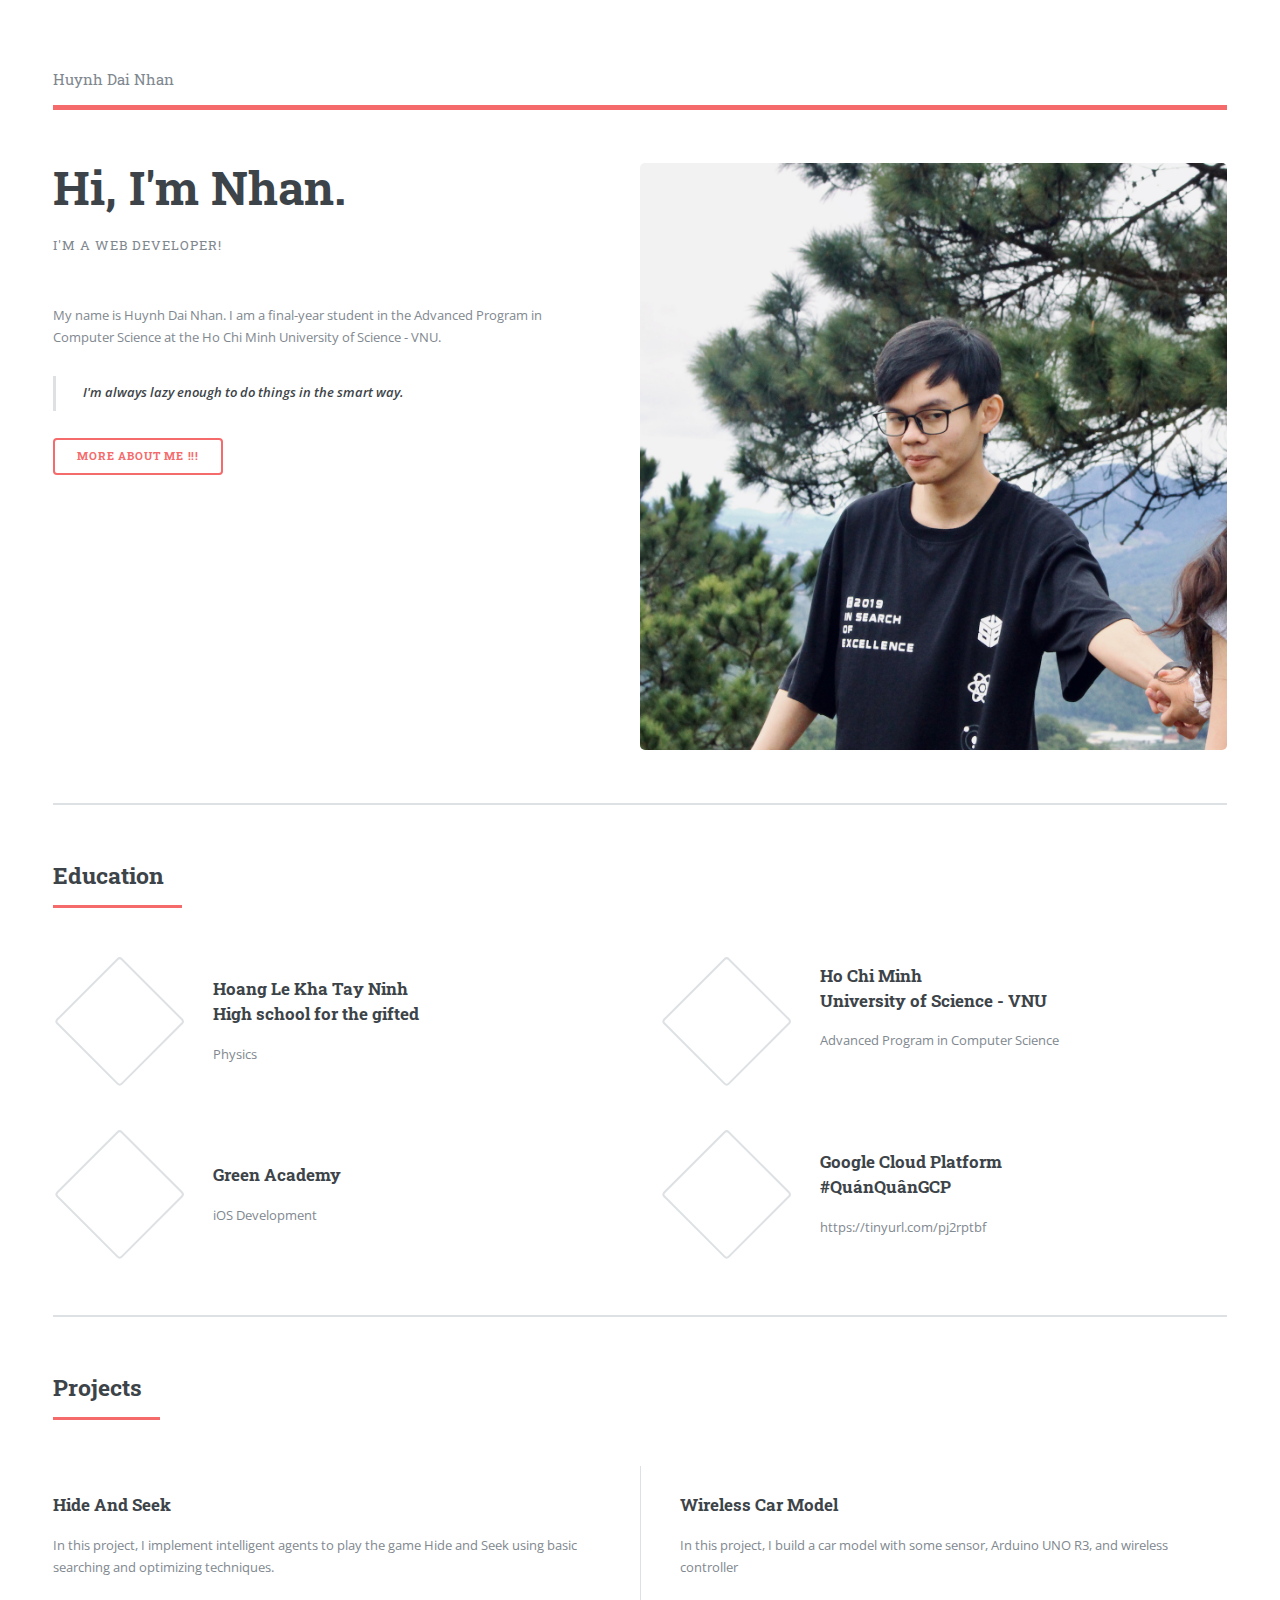
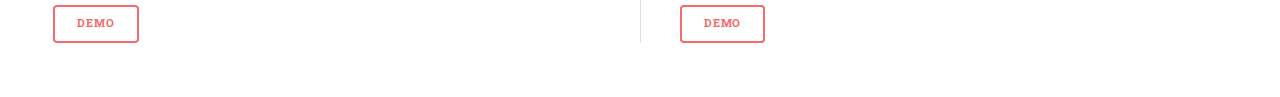
==== commit 96672a45: "update avatar" ====
--- a/index.html
+++ b/index.html
@@ -50,9 +50,9 @@
 							Computer Science at
 							the Ho Chi Minh University of Science - VNU.
 						</p>
-						<blockquote><strong>I'm always lazy enough to do things in the smart way.</strong></blockquote>s
+						<blockquote><strong>I'm always lazy enough to do things in the smart way.</strong></blockquote>
 						<ul class="actions">
-							<li><a href="#education" class="button big">More about me !!!</a></li>
+							<li><a href="about.html" class="button big">More about me !!!</a></li>
 						</ul>
 					</div>
 					<span class="image object">
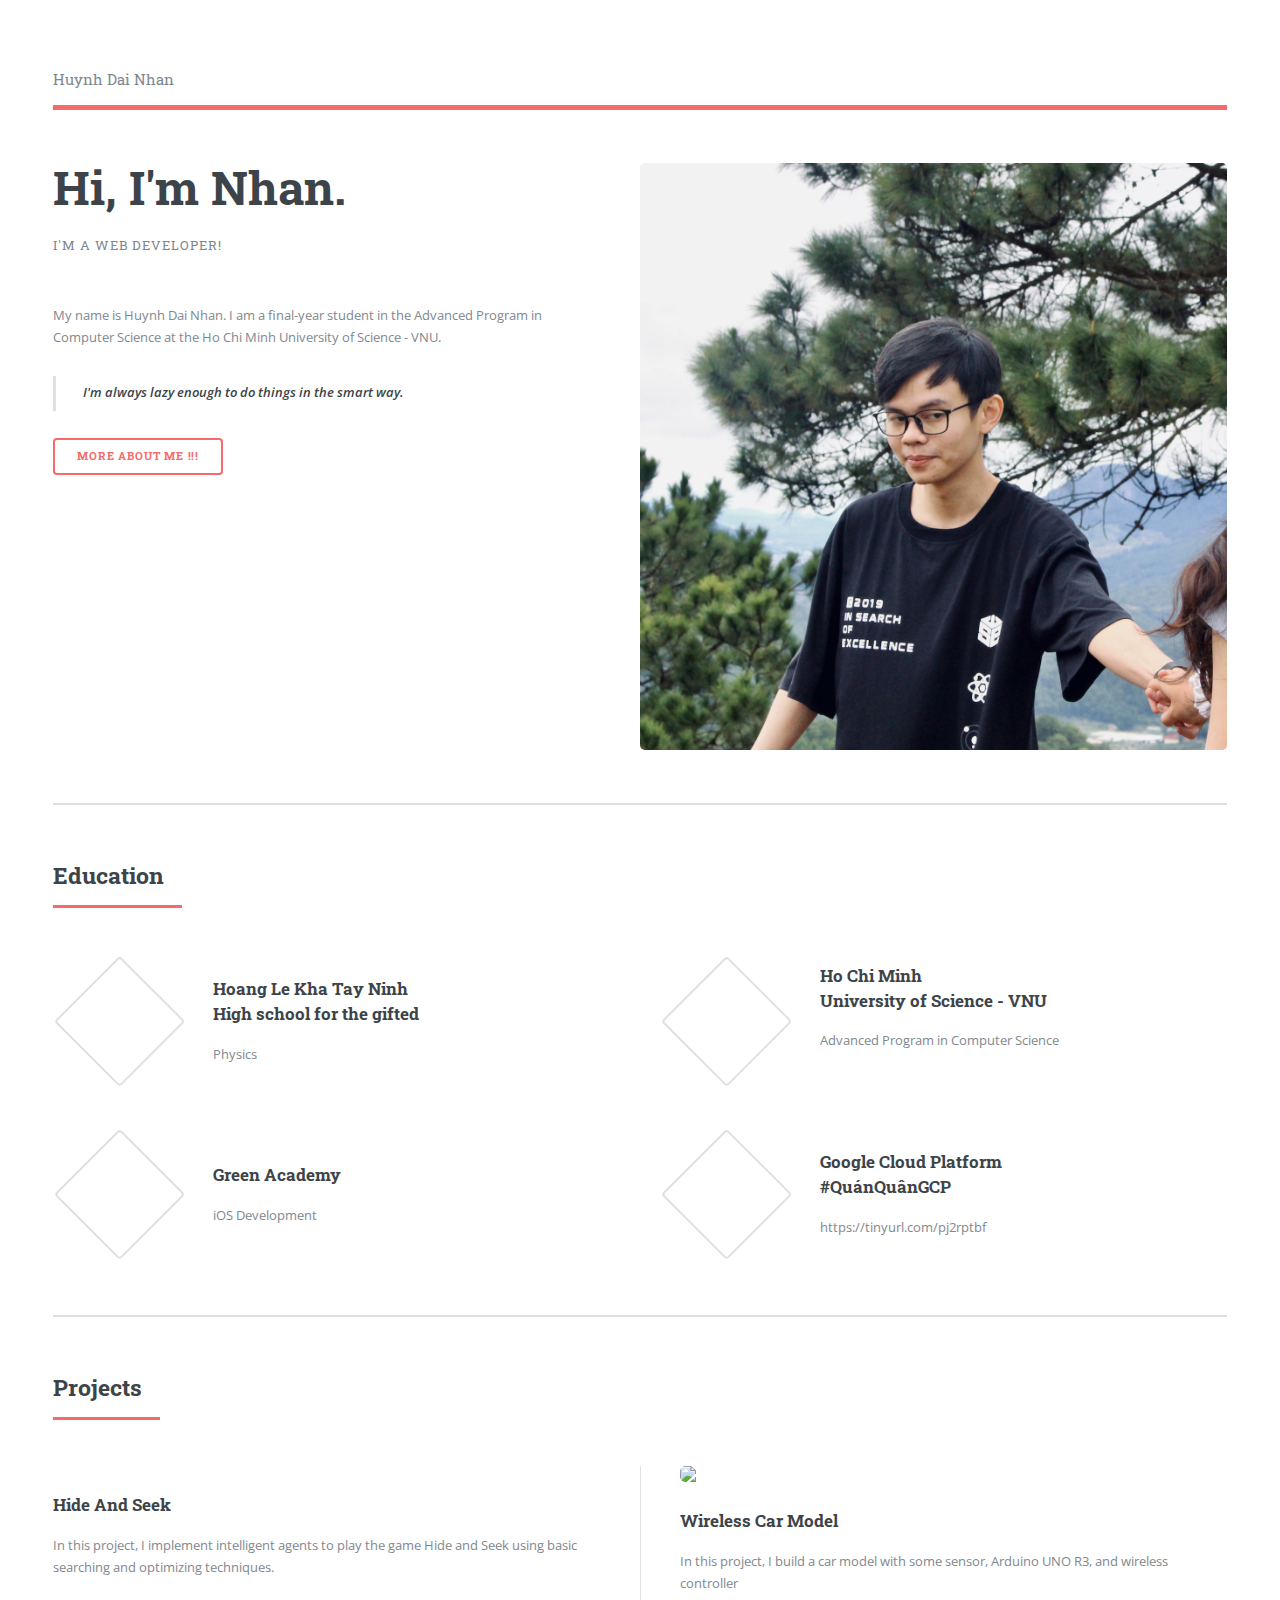
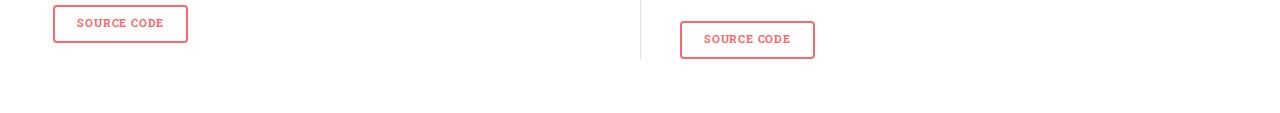
==== commit 602293c0: "add .htaccess" ====
--- a/index.html
+++ b/index.html
@@ -2,11 +2,11 @@
 <html>
 
 <head>
-	<title>Huynh Dai Nhan</title>
+	<title>Huynh Dai Nhan - Homepage</title>
 	<meta charset="utf-8" />
 	<meta name="viewport" content="width=device-width, initial-scale=1, user-scalable=no" />
 	<link rel="stylesheet" href="assets/css/main.css" />
-	<link rel="icon" href="images/avatar.jpeg">
+	<link rel="icon" href="images/logo.png">
 </head>
 
 <body class="is-preload">
@@ -22,18 +22,19 @@
 				<header id="header">
 					<a href="#" class="logo">Huynh Dai Nhan</a>
 					<ul class="icons">
-						<li><a href="https://www.facebook.com/nhan.huynhdai" class="icon brands fa-facebook-f"><span
-									class="label">Facebook</span></a></li>
-						<li><a href="https://github.com/huynhdainhan" class="icon brands fa-github"><span
-									class="label">GitHub</span></a></li>
-						<li><a href="https://www.instagram.com/nhan.huynhdai/" class="icon brands fa-instagram"><span
-									class="label">Instagram</span></a></li>
+						<li><a href="https://www.facebook.com/nhan.huynhdai" target="_blank" rel="noopener noreferrer"
+								class="icon brands fa-facebook-f"><span class="label">Facebook</span></a></li>
+						<li><a href="https://github.com/huynhdainhan" target="_blank" rel="noopener noreferrer"
+								class="icon brands fa-github"><span class="label">GitHub</span></a></li>
+						<li><a href="https://www.instagram.com/nhan.huynhdai/" target="_blank" rel="noopener noreferrer"
+								class="icon brands fa-instagram"><span class="label">Instagram</span></a></li>
 						<li><a href="" class="icon brands fa-skype"><span class="label">Skype</span></a></li>
-						<li><a href="https://www.linkedin.com/in/nhan-huynhdai/" class="icon brands fa-linkedin"><span
-									class="label">Linkedin</span></a></li>
+						<li><a href="https://www.linkedin.com/in/nhan-huynhdai/" target="_blank" rel="noopener noreferrer"
+								class="icon brands fa-linkedin"><span class="label">Linkedin</span></a></li>
+						<li><a href="https://discord.gg/vKHEEjUmjX" target="_blank" rel="noopener noreferrer"
+								class="icon brands fa-discord"><span class="label">Discord</span></a></li>
 						<li><a href="mailto: huynhdainhan242@gmail.com" class="icon solid fa-envelope"><span
-									class="label">Linkedin</span></a></li>
-
+									class="label">Gmail</span></a></li>
 					</ul>
 				</header>
 
@@ -52,7 +53,7 @@
 						</p>
 						<blockquote><strong>I'm always lazy enough to do things in the smart way.</strong></blockquote>
 						<ul class="actions">
-							<li><a href="about.html" class="button big">More about me !!!</a></li>
+							<li><a href="about" class="button big">More about me !!!</a></li>
 						</ul>
 					</div>
 					<span class="image object">
@@ -105,23 +106,24 @@
 					</header>
 					<div class="posts">
 						<article>
-							<a href="https://github.com/huynhdainhan/hide-and-seek-ai-project" class="image"><img
+							<a href="https://youtu.be/wa98_qdeFro" target="_blank" rel="noopener noreferrer" class="image"><img
 									src="images/hideAndSeek.png" alt="" /></a>
 							<h3>Hide And Seek</h3>
 							<p>In this project, I implement intelligent agents to play the game Hide and Seek using
 								basic searching and optimizing techniques.</p>
 							<ul class="actions">
-								<li><a href="https://youtu.be/wa98_qdeFro" class="button">Demo</a></li>
+								<li><a href="https://github.com/huynhdainhan/hide-and-seek-ai-project" target="_blank"
+										rel="noopener noreferrer" class="button">Source code</a></li>
 							</ul>
 						</article>
 						<article>
-							<a href="https://github.com/huynhdainhan/wireless-car" class="image"><img
-									src="images/carDemo.jpg" alt="" /></a>
+							<a href="" target="_blank" rel="noopener noreferrer" class="image"><img src="images/carDemo.jpg" /></a>
 							<h3>Wireless Car Model</h3>
 							<p>In this project, I build a car model with some sensor, Arduino UNO R3, and wireless
 								controller</p>
 							<ul class="actions">
-								<li><a href="" class="button">Demo</a></li>
+								<li><a href="https://github.com/huynhdainhan/wireless-car" target="_blank" rel="noopener noreferrer"
+										class="button">Source code</a></li>
 							</ul>
 						</article>
 					</div>
@@ -140,7 +142,7 @@
 					</header>
 					<ul>
 						<li><a>Homepage</a></li>
-						<li><a href="elements.html">Elements</a></li>
+						<!-- <li><a href="elements.html">Elements</a></li> -->
 						<li><a href="portfolio.html">Portfolio</a></li>
 						<li><a href="cv.html">CV</a></li>
 						<li><a href="resume.html">Resume</a></li>
@@ -148,8 +150,8 @@
 						<li>
 							<span class="opener">Blog</span>
 							<ul>
-								<li><a href="#">Front-end</a></li>
-								<li><a href="#">Back-end</a></li>
+								<li><a href="">Front-end</a></li>
+								<li><a href="">Back-end</a></li>
 							</ul>
 						</li>
 					</ul>
@@ -161,14 +163,16 @@
 						<h2>Get in touch</h2>
 					</header>
 					<ul class="contact">
-						<li class="icon solid fa-envelope"><a
-								href="mailto: someone@example.com">huynhdainhan242@gmail.com</a></li>
-						<li class="icon brands fa-linkedin"><a href="https://linkedin.com/in/nhan-huynhdai">Huỳnh Đại
-								Nhân</a></li>
-						<li class="icon brands fa-facebook-f"><a href="https://www.facebook.com/nhan.huynhdai">Huỳnh Đại
-								Nhân </a>
+						<li class="icon solid fa-envelope"><a href="mailto: someone@example.com">Gmail</a></li>
+						<li class="icon brands fa-linkedin"><a href="https://linkedin.com/in/nhan-huynhdai" target="_blank"
+								rel="noopener noreferrer">Linkedin</a></li>
+						<li class="icon brands fa-facebook-f"><a href="https://www.facebook.com/nhan.huynhdai" target="_blank"
+								rel="noopener noreferrer">Facebook</a>
 						</li>
-						<li class="icon brands fa-skype">skype</li>
+						<li class="icon brands fa-discord"><a href="https://discord.gg/vKHEEjUmjX" target="_blank"
+							rel="noopener noreferrer">Discord</a>
+						</li>
+						<li class="icon brands fa-skype">Skype</li>
 						<li class="icon solid fa-phone">(+84) 933-031-349</li>
 						<li class="icon solid fa-home">Ho Chi Minh city, Viet Nam</li>
 					</ul>
